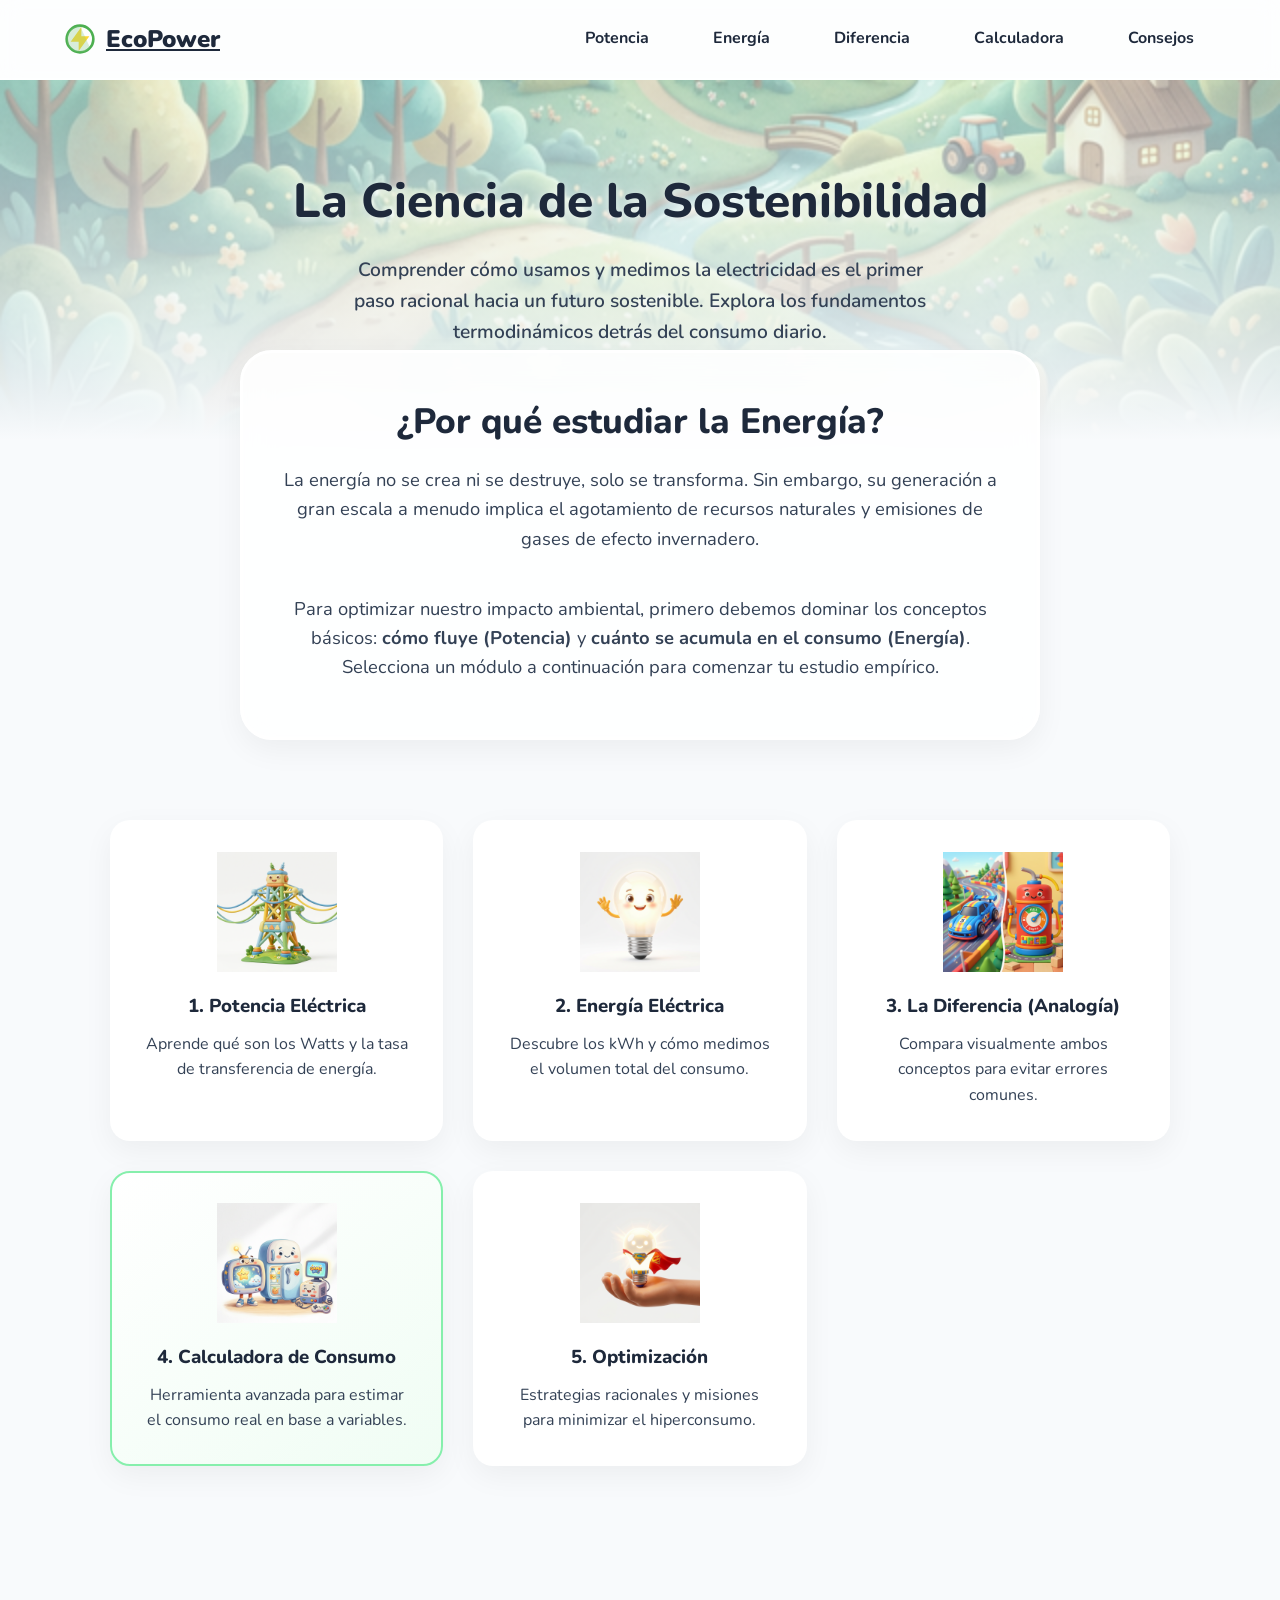
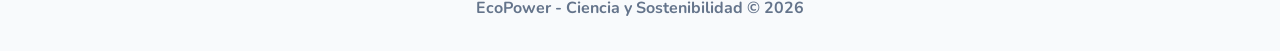
==== index.html @ c9267c47 "Add files via upload" ====
<!DOCTYPE html>
<html lang="es">
<head>
    <meta charset="UTF-8">
    <meta name="viewport" content="width=device-width, initial-scale=1.0">
    <title>EcoPower - La Ciencia de la Energía</title>
    <link rel="preconnect" href="https://fonts.googleapis.com">
    <link rel="preconnect" href="https://fonts.gstatic.com" crossorigin>
    <link href="https://fonts.googleapis.com/css2?family=Nunito:wght@400;700;900&display=swap" rel="stylesheet">
    <link rel="stylesheet" href="style.css">
</head>
<body class="home-page">

    <!-- Global Header Section -->
    <header class="navbar-wrapper">
        <nav class="navbar">
            <a href="index.html" class="logo">
                <svg width="32" height="32" viewBox="0 0 24 24" fill="none" xmlns="http://www.w3.org/2000/svg">
                    <path d="M12 22C17.5228 22 22 17.5228 22 12C22 6.47715 17.5228 2 12 2C6.47715 2 2 6.47715 2 12C2 17.5228 6.47715 22 12 22Z" stroke="#4CAF50" stroke-width="2"/>
                    <path d="M13 10V3L5 14H11V21L19 10H13Z" fill="#FDD835"/>
                    <path d="M12 2C6.477 2 2 6.477 2 12C2 17.523 6.477 22 12 22C15.01 22 17.71 20.67 19.55 18.52L12 2Z" fill="#81C784" fill-opacity="0.3"/>
                </svg>
                <span>EcoPower</span>
            </a>
            <ul class="nav-links">
                <li><a href="potencia.html">Potencia</a></li>
                <li><a href="energia.html">Energía</a></li>
                <li><a href="diferencias.html">Diferencia</a></li>
                <li><a href="calculadora.html">Calculadora</a></li>
                <li><a href="consejos.html">Consejos</a></li>
            </ul>
        </nav>
    </header>

    <!-- Intro Hero Section -->
    <section id="hero" class="hero small-hero">
        <div class="hero-content">
            <h1>La Ciencia de la Sostenibilidad</h1>
            <p>Comprender cómo usamos y medimos la electricidad es el primer paso racional hacia un futuro sostenible. Explora los fundamentos termodinámicos detrás del consumo diario.</p>
        </div>
    </section>

    <!-- Main Content: Intro & Navigation Cards -->
    <main class="container">
        
        <section class="intro-card bubble">
            <div class="bubble-text full-width">
                <h2>¿Por qué estudiar la Energía?</h2>
                <p>La energía no se crea ni se destruye, solo se transforma. Sin embargo, su generación a gran escala a menudo implica el agotamiento de recursos naturales y emisiones de gases de efecto invernadero.</p>
                <br>
                <p>Para optimizar nuestro impacto ambiental, primero debemos dominar los conceptos básicos: <strong>cómo fluye (Potencia)</strong> y <strong>cuánto se acumula en el consumo (Energía)</strong>. Selecciona un módulo a continuación para comenzar tu estudio empírico.</p>
            </div>
        </section>

        <section class="module-grid">
            <a href="potencia.html" class="module-card">
                <div class="card-img"><img src="assets/power_tower_1772921031244.png" alt="Potencia Eléctrica"></div>
                <h3>1. Potencia Eléctrica</h3>
                <p>Aprende qué son los Watts y la tasa de transferencia de energía.</p>
            </a>
            
            <a href="energia.html" class="module-card">
                <div class="card-img"><img src="assets/led_bulb_1772921019438.png" alt="Energía Eléctrica"></div>
                <h3>2. Energía Eléctrica</h3>
                <p>Descubre los kWh y cómo medimos el volumen total del consumo.</p>
            </a>

            <a href="diferencias.html" class="module-card">
                <div class="card-img"><img src="assets/car_tank_1772921066853.png" alt="La Diferencia"></div>
                <h3>3. La Diferencia (Analogía)</h3>
                <p>Compara visualmente ambos conceptos para evitar errores comunes.</p>
            </a>

            <a href="calculadora.html" class="module-card feature">
                <div class="card-img"><img src="assets/appliances_1772921044767.png" alt="Calculadora"></div>
                <h3>4. Calculadora de Consumo</h3>
                <p>Herramienta avanzada para estimar el consumo real en base a variables.</p>
            </a>

            <a href="consejos.html" class="module-card">
                <div class="card-img"><img src="assets/superhero_bulb_1772921056186.png" alt="Optimización"></div>
                <h3>5. Optimización</h3>
                <p>Estrategias racionales y misiones para minimizar el hiperconsumo.</p>
            </a>
        </section>

    </main>

    <footer>
        <p>EcoPower - Ciencia y Sostenibilidad &copy; 2026</p>
    </footer>

    <script src="script.js"></script>
</body>
</html>
---- style.css ----
:root {
    /* Color Palette - Fresh, clean, "chill" */
    --color-primary-light: #e0f7fa; /* Light Cyan */
    --color-primary: #80deea;      /* Cyan */
    --color-secondary-light: #f0fdf4; /* Mint Green light */
    --color-secondary: #86efac;    /* Mint Green */
    --color-accent-light: #fef9c3;   /* Soft Cream Yellow */
    --color-accent: #fde047;       /* Yellow */
    --color-background: #f8fafc;   /* Very light grey blue */
    --color-surface: #ffffff;      /* Clean White */
    
    --color-text-main: #334155;    /* Slate Dark */
    --color-text-light: #64748b;   /* Slate Light */
    --color-heading: #1e293b;      /* Slate Very Dark */

    /* UI Tokens */
    --border-radius-lg: 32px;
    --border-radius-md: 20px;
    --border-radius-sm: 12px;
    --shadow-soft: 0 10px 30px rgba(0,0,0,0.05);
    --shadow-hover: 0 15px 40px rgba(0,0,0,0.1);
    --transition-smooth: all 0.3s cubic-bezier(0.25, 0.8, 0.25, 1);
}

* {
    margin: 0;
    padding: 0;
    box-sizing: border-box;
}

html {
    scroll-behavior: smooth;
}

body {
    font-family: 'Nunito', sans-serif;
    background-color: var(--color-background);
    color: var(--color-text-main);
    line-height: 1.6;
    overflow-x: hidden;
}

h1, h2, h3, h4 {
    color: var(--color-heading);
    font-weight: 800;
}

/* =========================================
   Header & Hero Section
========================================= */
.hero {
    position: relative;
    min-height: 70vh;
    background-image: url('assets/hero_bg_1772921007928.png');
    background-size: cover;
    background-position: center bottom;
    display: flex;
    flex-direction: column;
}

/* Soft twilight overlay to make text readable */
.hero::before {
    content: '';
    position: absolute;
    top: 0; left: 0; width: 100%; height: 100%;
    background: linear-gradient(180deg, rgba(224, 247, 250, 0.5) 0%, rgba(248, 250, 252, 1) 100%);
    pointer-events: none;
}

.navbar {
    position: relative;
    z-index: 10;
    display: flex;
    justify-content: space-between;
    align-items: center;
    padding: 20px 5%;
    background: rgba(255, 255, 255, 0.7);
    backdrop-filter: blur(10px);
    -webkit-backdrop-filter: blur(10px);
    border-bottom: 2px solid rgba(255,255,255,0.5);
}

.logo {
    display: flex;
    align-items: center;
    gap: 10px;
    font-size: 1.5rem;
    font-weight: 900;
    color: var(--color-heading);
}

.nav-links {
    list-style: none;
    display: flex;
    gap: 20px;
}

.nav-links li a {
    text-decoration: none;
    color: var(--color-heading);
    font-weight: 700;
    transition: var(--transition-smooth);
    padding: 10px 20px;
    border-radius: 50px;
    background-color: transparent;
    border: 2px solid transparent;
}

.nav-links li a:hover {
    background-color: var(--color-primary-light);
    color: var(--color-primary);
    border-color: var(--color-primary-light);
    box-shadow: 0 4px 10px rgba(0,0,0,0.05);
}

.hero-content {
    position: relative;
    z-index: 10;
    flex: 1;
    display: flex;
    flex-direction: column;
    justify-content: center;
    align-items: center;
    text-align: center;
    padding: 0 20px;
    margin-top: -50px;
}

.hero-content h1 {
    font-size: 3.5rem;
    color: var(--color-heading);
    margin-bottom: 15px;
    text-shadow: 0 2px 10px rgba(255,255,255,0.8);
}

.hero-content p {
    font-size: 1.2rem;
    font-weight: 600;
    color: var(--color-text-main);
    max-width: 600px;
    margin-bottom: 30px;
}

.btn-primary {
    display: inline-block;
    padding: 15px 35px;
    background: linear-gradient(135deg, var(--color-secondary), #4ade80);
    color: var(--color-heading);
    font-size: 1.2rem;
    font-weight: 800;
    text-decoration: none;
    border-radius: 50px;
    box-shadow: 0 5px 15px rgba(134, 239, 172, 0.4);
    transition: var(--transition-smooth);
}

.btn-primary:hover {
    transform: translateY(-3px);
    box-shadow: 0 8px 25px rgba(134, 239, 172, 0.6);
}

/* =========================================
   Main Container & Bubbles
========================================= */
.container {
    max-width: 1100px;
    margin: -50px auto 50px;
    padding: 0 20px;
    position: relative;
    z-index: 10;
    display: flex;
    flex-direction: column;
    gap: 40px;
}

.bubble {
    background: rgba(255, 255, 255, 0.85);
    backdrop-filter: blur(15px);
    -webkit-backdrop-filter: blur(15px);
    border: 3px solid rgba(255,255,255,1);
    border-radius: var(--border-radius-lg);
    padding: 40px;
    display: flex;
    align-items: center;
    gap: 40px;
    box-shadow: var(--shadow-soft);
    transition: var(--transition-smooth);
}

.bubble:hover {
    transform: translateY(-5px);
    box-shadow: var(--shadow-hover);
}

.bubble.reverse {
    flex-direction: row-reverse;
}

.bubble-img {
    flex: 1;
    display: flex;
    justify-content: center;
    align-items: center;
}

.bubble-img img {
    max-width: 100%;
    height: auto;
    border-radius: var(--border-radius-md);
    animation: float 6s ease-in-out infinite;
}

.bubble-img.inline-hero-img img {
    animation: float 7s ease-in-out infinite reverse;
}

.bubble-text {
    flex: 1.5;
}

.bubble-text.full-width {
    flex: 100%;
}

.bubble-text h2 {
    font-size: 2.2rem;
    margin-bottom: 15px;
    position: relative;
    display: inline-block;
}

.pill-badge {
    display: inline-block;
    background-color: var(--color-primary-light);
    color: var(--color-primary);
    padding: 5px 15px;
    border-radius: 20px;
    font-size: 0.9rem;
    font-weight: 800;
    margin-bottom: 15px;
}

.bubble-text p {
    font-size: 1.1rem;
    margin-bottom: 15px;
}

.info-box {
    background-color: var(--color-accent-light);
    border-left: 5px solid var(--color-accent);
    padding: 15px 20px;
    border-radius: 0 var(--border-radius-sm) var(--border-radius-sm) 0;
    margin-top: 20px;
}

.info-box p {
    margin-bottom: 5px;
}

.info-box p:last-child {
    margin-bottom: 0;
}

.center-text {
    text-align: center;
}

/* =========================================
   Split Panel (Diferencia)
========================================= */
.split-panel {
    display: flex;
    align-items: center;
    justify-content: space-between;
    gap: 20px;
    width: 100%;
    margin-top: 20px;
    background: #fff;
    padding: 30px;
    border-radius: var(--border-radius-md);
    box-shadow: inset 0 2px 10px rgba(0,0,0,0.02);
}

.split-side {
    flex: 1;
    text-align: center;
}

.split-side h3 {
    color: #3b82f6; /* Blue for speed/power */
}

.split-side:last-child h3 {
    color: #f59e0b; /* Amber/Orange for Capacity */
}

.split-image {
    flex: 1.5;
    display: flex;
    justify-content: center;
}

.split-image img {
    max-width: 100%;
    border-radius: var(--border-radius-md);
}


/* =========================================
   Calculator Interactive Section
========================================= */
.calculator-bubble {
    background: linear-gradient(145deg, rgba(255,255,255,0.9), rgba(240, 253, 244, 0.9));
}

.appliance-selector {
    display: flex;
    flex-wrap: wrap;
    gap: 10px;
    margin: 20px 0;
}

.app-btn {
    padding: 10px 20px;
    border: none;
    border-radius: 20px;
    background-color: var(--color-surface);
    color: var(--color-heading);
    font-weight: 700;
    font-size: 1rem;
    cursor: pointer;
    box-shadow: 0 4px 10px rgba(0,0,0,0.05);
    transition: var(--transition-smooth);
    font-family: inherit;
}

.app-btn:hover {
    background-color: var(--color-accent-light);
    transform: translateY(-2px);
    box-shadow: 0 6px 15px rgba(0,0,0,0.1);
}

.app-btn:active {
    transform: translateY(1px);
}

.jar-container {
    display: flex;
    align-items: center;
    gap: 20px;
    margin: 30px 0;
    padding: 20px;
    background: var(--color-surface);
    border-radius: var(--border-radius-md);
    box-shadow: inset 0 2px 10px rgba(0,0,0,0.02);
}

.jar {
    width: 80px;
    height: 120px;
    border: 4px solid var(--color-primary);
    border-radius: 10px 10px 30px 30px;
    border-top: none;
    position: relative;
    overflow: hidden;
    background: rgba(255,255,255,0.5);
}

.jar::before {
    content: '';
    position: absolute;
    top: -10px; left: -10px; right: -10px; height: 10px;
    border: 4px solid var(--color-primary);
    border-radius: 5px;
    background: var(--color-surface);
}

.jar-fill {
    position: absolute;
    bottom: 0;
    left: 0; width: 100%;
    height: 0%; /* Dynamic fill */
    background: linear-gradient(0deg, var(--color-accent) 0%, #fde047 100%);
    transition: height 0.5s cubic-bezier(0.175, 0.885, 0.32, 1.275);
}

.jar-label {
    font-size: 1.5rem;
    font-weight: 900;
    color: var(--color-heading);
}

.jar-label span {
    color: #eab308;
}

.engineer-trick {
    background: #eff6ff;
    padding: 20px;
    border-radius: var(--border-radius-sm);
    border-left: 5px solid #3b82f6;
    margin-top: 20px;
}

.engineer-trick h3 {
    margin-bottom: 5px;
    font-size: 1.2rem;
    color: #1d4ed8;
}

/* =========================================
   Missions List
========================================= */
.mission-list {
    list-style: none;
    display: flex;
    flex-direction: column;
    gap: 15px;
    margin-top: 20px;
}

.mission-item {
    display: flex;
    gap: 15px;
    background: var(--color-surface);
    padding: 15px 20px;
    border-radius: var(--border-radius-sm);
    box-shadow: 0 2px 10px rgba(0,0,0,0.03);
    transition: var(--transition-smooth);
}

.mission-item:hover {
    transform: translateX(5px);
    box-shadow: 0 5px 15px rgba(0,0,0,0.06);
}

.mission-icon {
    font-size: 2rem;
    display: flex;
    align-items: center;
    justify-content: center;
}

.mission-content h4 {
    font-size: 1.1rem;
    margin-bottom: 2px;
}

.mission-content p {
    font-size: 0.95rem;
    margin-bottom: 5px;
    color: var(--color-text-light);
}

.reward {
    display: inline-block;
    font-size: 0.85rem;
    font-weight: 800;
    color: #10b981;
    background: var(--color-secondary-light);
    padding: 3px 10px;
    border-radius: 10px;
}

/* =========================================
   Footer
========================================= */
footer {
    text-align: center;
    padding: 30px;
    color: var(--color-text-light);
    font-weight: 700;
}

/* =========================================
   Animations & Keyframes
========================================= */
@keyframes float {
    0% { transform: translateY(0px); }
    50% { transform: translateY(-15px); }
    100% { transform: translateY(0px); }
}

/* Floating Coin Animation */
.coin-anim {
    position: absolute;
    font-size: 1.5rem;
    font-weight: bold;
    color: #eab308;
    pointer-events: none;
    animation: floatUp 1s cubic-bezier(0.175, 0.885, 0.32, 1.275) forwards;
    z-index: 100;
}

@keyframes floatUp {
    0% { transform: translateY(0) scale(0.5); opacity: 0; }
    20% { opacity: 1; transform: scale(1.2); }
    80% { opacity: 1; }
    100% { transform: translateY(-80px) scale(1); opacity: 0; }
}

/* =========================================
   Responsive Design (Mobile First adjustments)
========================================= */
@media (max-width: 900px) {
    .bubble, .bubble.reverse {
        flex-direction: column;
        text-align: center;
        padding: 30px 20px;
    }

    .info-box {
        text-align: left;
    }

    .hero-content h1 {
        font-size: 2.5rem;
    }

    .navbar {
        flex-direction: column;
        gap: 15px;
        padding: 15px;
    }

    .nav-links {
        flex-wrap: wrap;
        justify-content: center;
    }

    .split-panel {
        flex-direction: column;
    }
}



/* =========================================
   V2: Multi-Page Specific Styles & Overrides
========================================= */

/* Hero adjustments for Home intro */
.small-hero {
    min-height: 40vh;
    justify-content: center;
}

.small-hero .hero-content {
    margin-top: 20px;
}

.small-hero h1 {
    font-size: 3rem;
}

/* Introduction Card */
.intro-card {
    text-align: center;
    max-width: 800px;
    margin: -40px auto 40px;
}

.intro-card p {
    font-size: 1.15rem;
    color: var(--color-text-main);
}

/* Feature Grid for Home Page navigation */
.module-grid {
    display: grid;
    grid-template-columns: repeat(auto-fit, minmax(300px, 1fr));
    gap: 30px;
    margin-bottom: 50px;
}

.module-card {
    background: var(--color-surface);
    border-radius: var(--border-radius-md);
    padding: 30px;
    text-decoration: none;
    color: var(--color-text-main);
    box-shadow: var(--shadow-soft);
    transition: var(--transition-smooth);
    display: flex;
    flex-direction: column;
    align-items: center;
    text-align: center;
    border: 2px solid transparent;
}

.module-card:hover {
    transform: translateY(-8px);
    box-shadow: var(--shadow-hover);
    border-color: var(--color-primary);
}

.module-card.feature {
    background: linear-gradient(145deg, var(--color-surface), var(--color-secondary-light));
    border-color: var(--color-secondary);
}

.card-img {
    margin-bottom: 20px;
    height: 120px;
    display: flex;
    align-items: center;
    justify-content: center;
}

.card-img img {
    max-height: 100%;
    max-width: 100%;
    object-fit: contain;
    transition: transform 0.3s ease;
}

.module-card:hover .card-img img {
    transform: scale(1.1);
}

.module-card h3 {
    margin-bottom: 10px;
    color: var(--color-heading);
}

/* Solid Navbar for Subpages */
.solid-nav {
    background: var(--color-surface);
    border-bottom: 1px solid #e2e8f0;
    position: sticky;
    top: 0;
}

.nav-links li a.active {
    background-color: var(--color-primary);
    color: var(--color-surface);
    border-color: var(--color-primary);
    box-shadow: 0 4px 15px rgba(128, 222, 234, 0.4);
}

/* Expanded Page Bubble Layout */
.expanded-page {
    margin-top: 40px;
}

.giant-bubble {
    padding: 60px;
}

.large-text {
    font-size: 1.25rem;
    line-height: 1.8;
}

.detail-box {
    margin-top: 30px;
}

.hero-scale img {
    animation: none;
    transform: scale(1.1);
    box-shadow: 0 20px 40px rgba(0,0,0,0.1);
}

/* Split Panel Specifics for Diferencias */
.full-split {
    margin-top: 40px;
    display: grid;
    grid-template-columns: 1fr 1fr 1fr;
    gap: 30px;
    align-items: stretch;
}

.logic-side {
    padding: 30px;
    background: var(--color-background);
    border-radius: var(--border-radius-sm);
    display: flex;
    flex-direction: column;
    box-shadow: 0 4px 10px rgba(0,0,0,0.03);
}

.logic-img {
    display: flex;
    align-items: center;
    justify-content: center;
}

.logic-img img {
    max-width: 100%;
    object-fit: contain;
    animation: float 6s ease-in-out infinite;
}

.icon-wrap {
    font-size: 3rem;
    margin-bottom: 15px;
}

.fast-facts {
    margin-top: 15px;
    text-align: left;
    list-style-type: none;
    padding: 15px;
    background: rgba(255,255,255,0.7);
    border-radius: var(--border-radius-sm);
    flex-grow: 1;
}

.fast-facts li {
    margin-bottom: 10px;
    font-size: 0.95rem;
}

.fast-facts code {
    background: #e2e8f0;
    padding: 2px 6px;
    border-radius: 4px;
    font-weight: bold;
    color: var(--color-heading);
}

/* Advanced Calculator Form Styles */
.advanced-calc {
    flex-direction: column;
}

.calc-header {
    text-align: center;
    margin-bottom: 40px;
}

.calc-grid {
    display: grid;
    grid-template-columns: 1fr 1fr;
    gap: 40px;
    width: 100%;
}

.calc-form-container {
    background: var(--color-surface);
    padding: 30px;
    border-radius: var(--border-radius-md);
    box-shadow: 0 5px 15px rgba(0,0,0,0.03);
}

.calc-form-container h3 {
    margin-bottom: 25px;
    padding-bottom: 10px;
    border-bottom: 2px solid var(--color-primary-light);
}

.form-group {
    margin-bottom: 25px;
}

.form-group label {
    display: block;
    margin-bottom: 8px;
    font-weight: 700;
    color: var(--color-heading);
}

select, input[type="number"] {
    width: 100%;
    padding: 12px 15px;
    border: 2px solid #e2e8f0;
    border-radius: var(--border-radius-sm);
    font-family: inherit;
    font-size: 1rem;
    color: var(--color-text-main);
    transition: var(--transition-smooth);
}

select:focus, input[type="number"]:focus {
    outline: none;
    border-color: var(--color-primary);
    box-shadow: 0 0 0 3px var(--color-primary-light);
}

.slider-group {
    display: flex;
    align-items: center;
    gap: 15px;
}

input[type="range"] {
    flex: 1;
    height: 6px;
    background: #e2e8f0;
    border-radius: 3px;
    outline: none;
    -webkit-appearance: none;
}

input[type="range"]::-webkit-slider-thumb {
    -webkit-appearance: none;
    width: 20px;
    height: 20px;
    border-radius: 50%;
    background: var(--color-primary);
    cursor: pointer;
    box-shadow: 0 2px 5px rgba(0,0,0,0.2);
}

.val-display {
    min-width: 50px;
    text-align: center;
    font-weight: 900;
    background: var(--color-accent-light);
    padding: 5px 10px;
    border-radius: 8px;
    color: var(--color-heading);
}

.full-btn {
    width: 100%;
    margin-top: 10px;
    border: none;
    cursor: pointer;
    padding: 15px;
    font-size: 1.1rem;
}

/* Results Area */
.calc-result-container {
    display: flex;
    flex-direction: column;
    gap: 30px;
}

.v2-jar {
    margin: 0;
    align-self: center;
    transform: scale(1.2);
}

.v2-jar.danger-jar {
    border-color: #ef4444;
}
.v2-jar.danger-jar::before {
    border-color: #ef4444;
}

.v2-total-box {
    background: var(--color-heading);
    color: var(--color-surface);
    padding: 20px;
    border-radius: var(--border-radius-md);
    text-align: center;
}

.v2-total-box h4 {
    color: var(--color-surface);
    margin-bottom: 5px;
}

.v2-total-box span {
    font-size: 2.5rem;
    font-weight: 900;
    color: var(--color-primary);
}

.v2-total-box .kwh-hint {
    font-size: 0.9rem;
    color: var(--color-text-light);
    display: block;
}

.load-list-container {
    background: #f1f5f9;
    padding: 20px;
    border-radius: var(--border-radius-sm);
    flex-grow: 1;
}

.load-list-container h4 {
    margin-bottom: 15px;
    font-size: 1.1rem;
}

#active-loads {
    list-style: none;
    margin-bottom: 15px;
}

#active-loads li {
    background: var(--color-surface);
    padding: 10px 15px;
    border-radius: 8px;
    margin-bottom: 10px;
    font-size: 0.9rem;
    display: flex;
    justify-content: space-between;
    align-items: center;
    border-left: 3px solid var(--color-primary);
    box-shadow: 0 2px 5px rgba(0,0,0,0.02);
}

.btn-secondary {
    background: #e2e8f0;
    color: var(--color-heading);
    border: none;
    padding: 8px 15px;
    border-radius: 20px;
    cursor: pointer;
    font-weight: 700;
    transition: var(--transition-smooth);
    font-size: 0.9rem;
}

.btn-secondary:hover {
    background: #cbd5e1;
}

@media (max-width: 900px) {
    .calc-grid {
        grid-template-columns: 1fr;
    }

    .full-split {
        grid-template-columns: 1fr;
    }
}
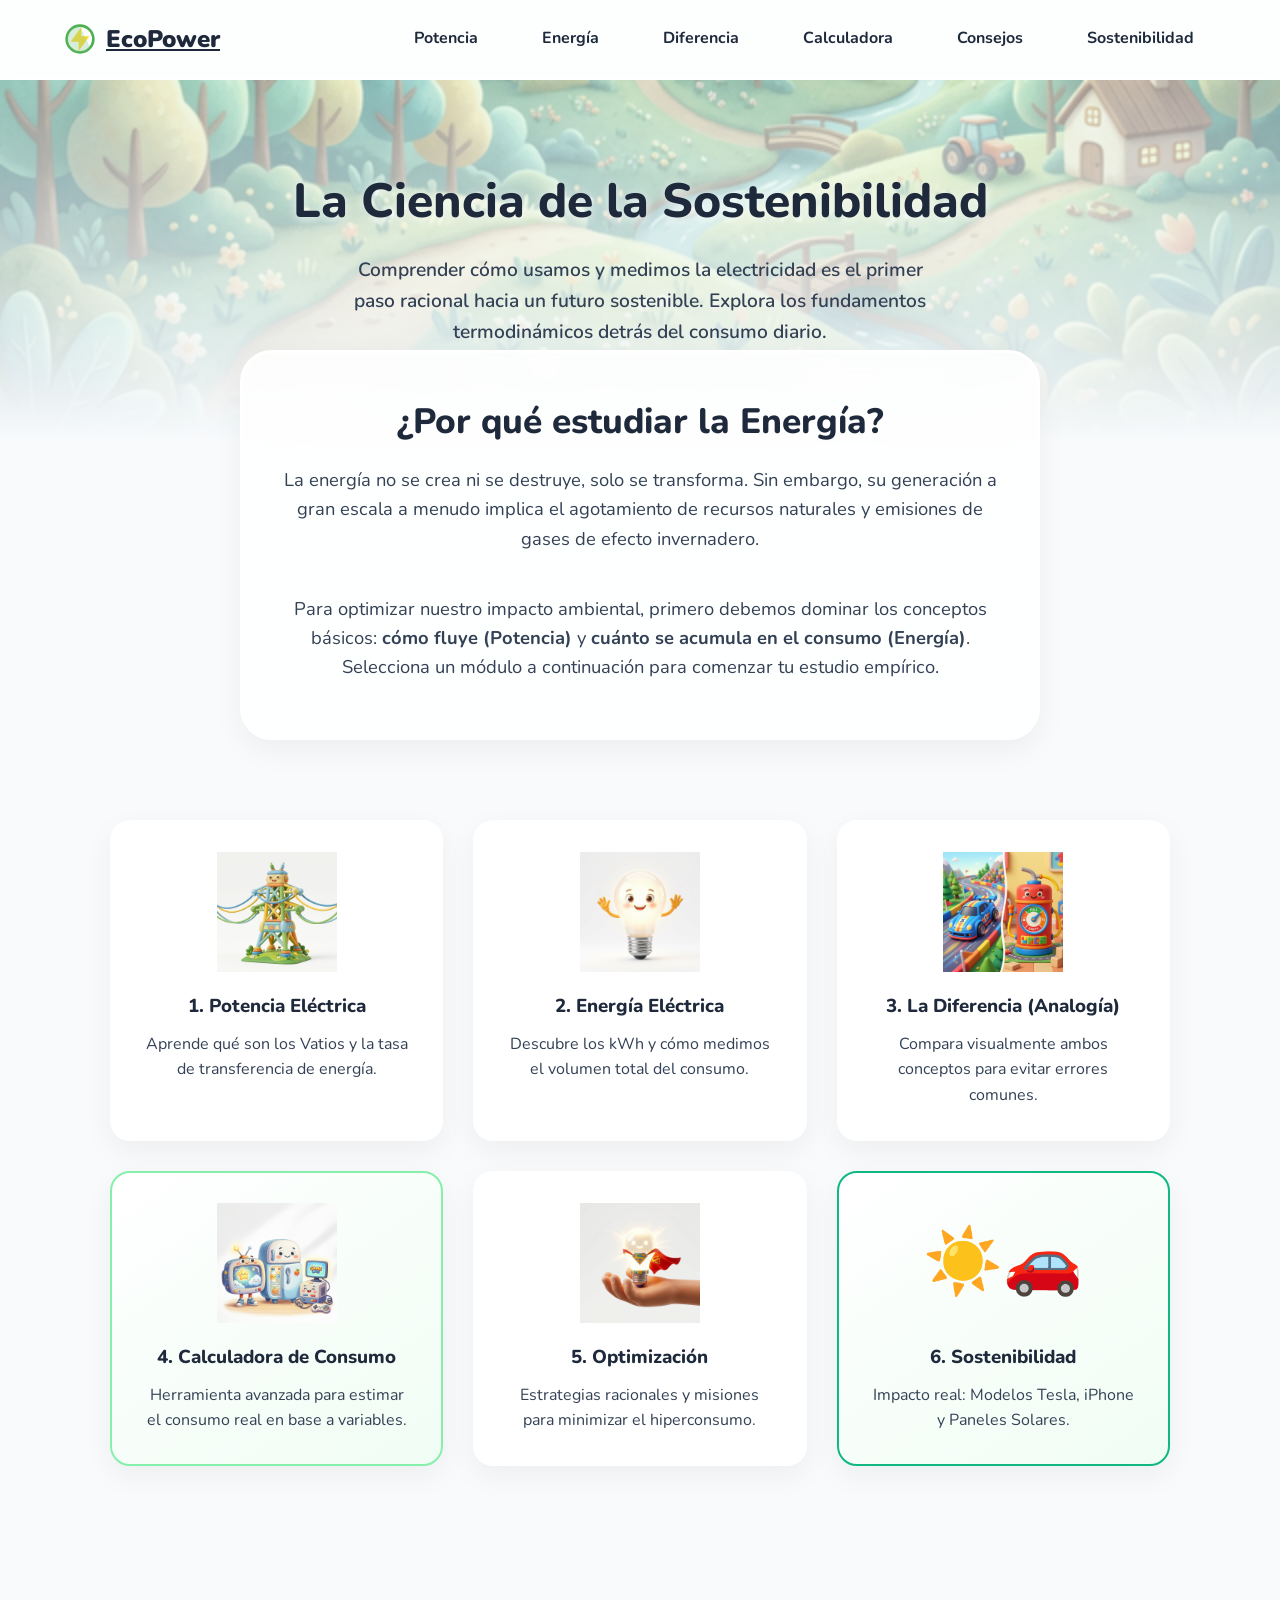
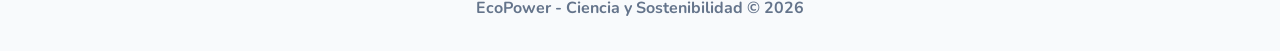
==== commit c824f058: "Update index.html" ====
--- a/index.html
+++ b/index.html
@@ -11,7 +11,6 @@
 </head>
 <body class="home-page">
 
-    <!-- Global Header Section -->
     <header class="navbar-wrapper">
         <nav class="navbar">
             <a href="index.html" class="logo">
@@ -28,11 +27,11 @@
                 <li><a href="diferencias.html">Diferencia</a></li>
                 <li><a href="calculadora.html">Calculadora</a></li>
                 <li><a href="consejos.html">Consejos</a></li>
+                <li><a href="sostenibilidad.html">Sostenibilidad</a></li>
             </ul>
         </nav>
     </header>
 
-    <!-- Intro Hero Section -->
     <section id="hero" class="hero small-hero">
         <div class="hero-content">
             <h1>La Ciencia de la Sostenibilidad</h1>
@@ -40,7 +39,6 @@
         </div>
     </section>
 
-    <!-- Main Content: Intro & Navigation Cards -->
     <main class="container">
         
         <section class="intro-card bubble">
@@ -56,7 +54,7 @@
             <a href="potencia.html" class="module-card">
                 <div class="card-img"><img src="assets/power_tower_1772921031244.png" alt="Potencia Eléctrica"></div>
                 <h3>1. Potencia Eléctrica</h3>
-                <p>Aprende qué son los Watts y la tasa de transferencia de energía.</p>
+                <p>Aprende qué son los Vatios y la tasa de transferencia de energía.</p>
             </a>
             
             <a href="energia.html" class="module-card">
@@ -82,6 +80,12 @@
                 <h3>5. Optimización</h3>
                 <p>Estrategias racionales y misiones para minimizar el hiperconsumo.</p>
             </a>
+
+            <a href="sostenibilidad.html" class="module-card feature" style="border-color: #10b981;">
+                <div class="card-img"><div style="font-size: 4rem; text-align:center;">☀️🚗</div></div>
+                <h3>6. Sostenibilidad</h3>
+                <p>Impacto real: Modelos Tesla, iPhone y Paneles Solares.</p>
+            </a>
         </section>
 
     </main>
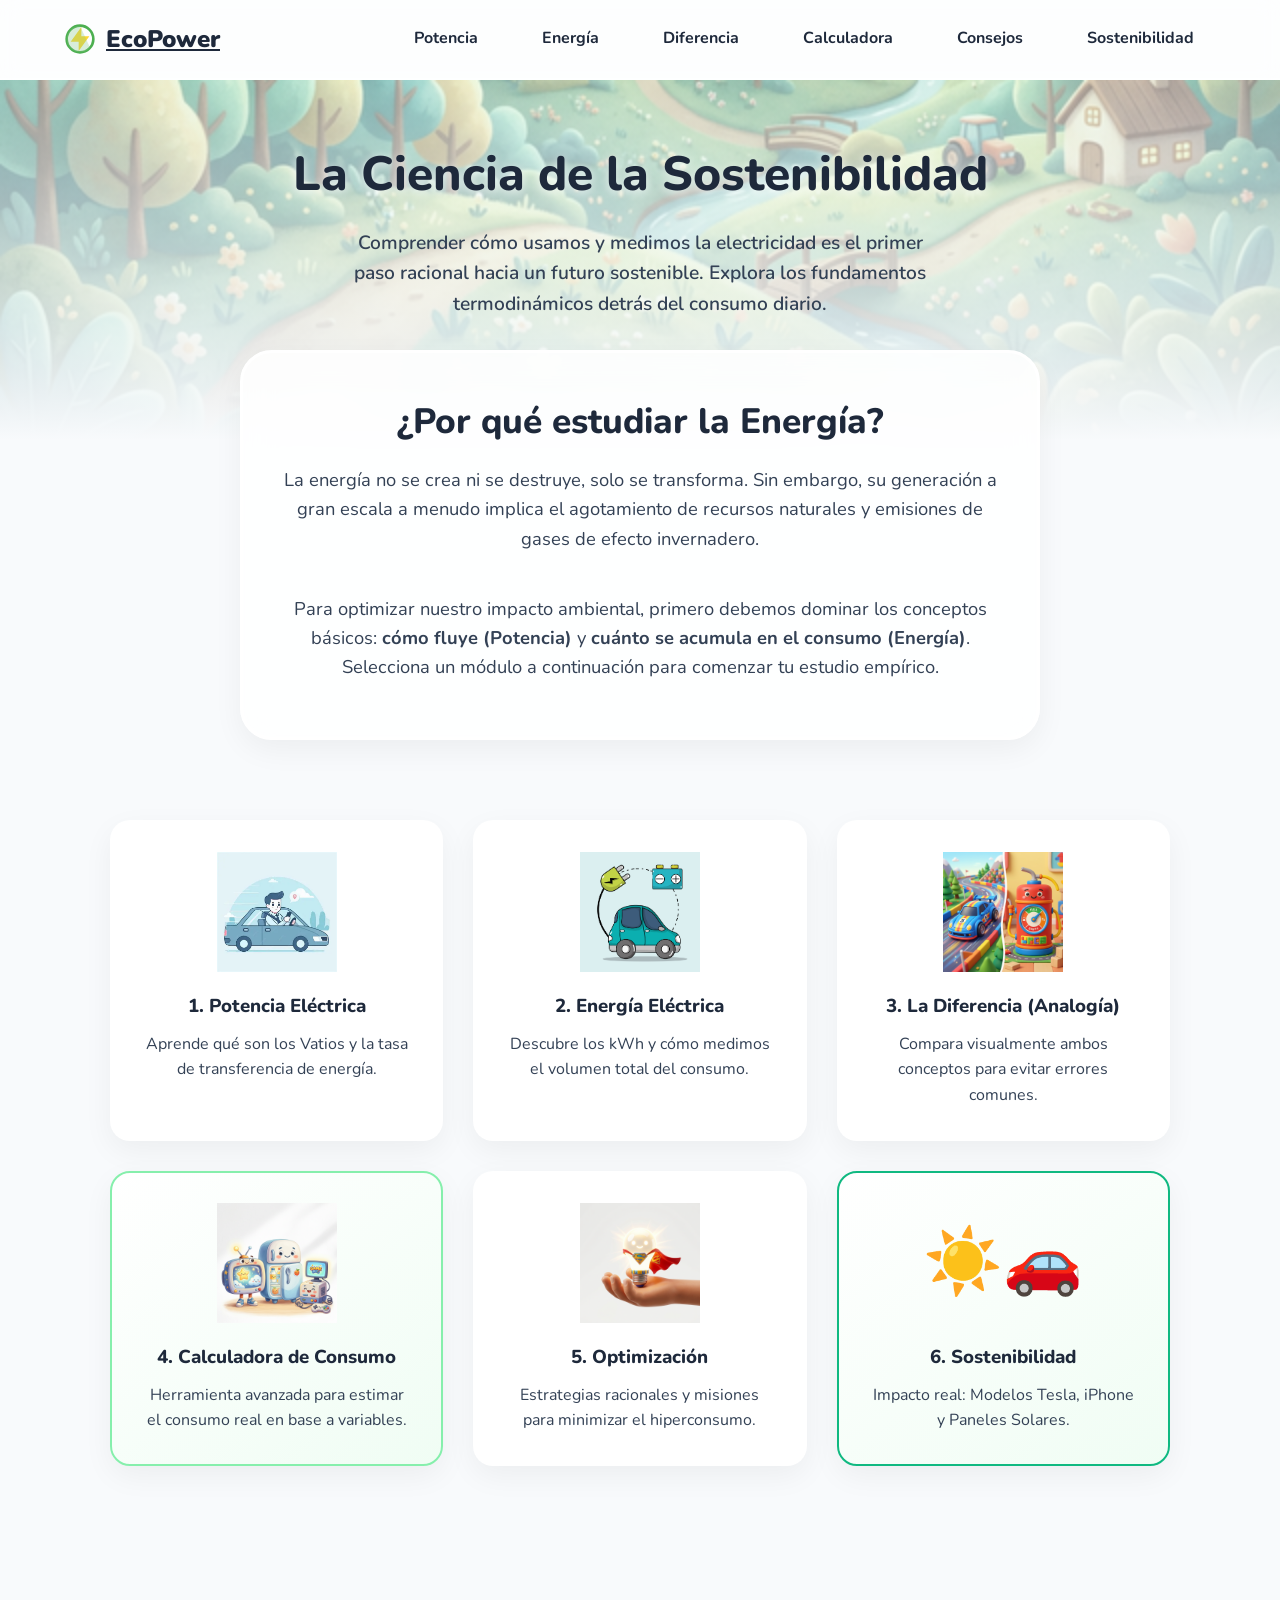
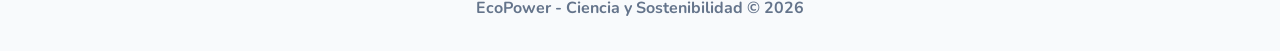
==== commit 40a0c8fc: "adicion modo oscuro, calculos paso a paso" ====
--- a/index.html
+++ b/index.html
@@ -52,13 +52,13 @@
 
         <section class="module-grid">
             <a href="potencia.html" class="module-card">
-                <div class="card-img"><img src="assets/power_tower_1772921031244.png" alt="Potencia Eléctrica"></div>
+                <div class="card-img"><img src="assets/led_bulb_1772921019438.png" alt="Potencia Eléctrica"></div>
                 <h3>1. Potencia Eléctrica</h3>
                 <p>Aprende qué son los Vatios y la tasa de transferencia de energía.</p>
             </a>
             
             <a href="energia.html" class="module-card">
-                <div class="card-img"><img src="assets/led_bulb_1772921019438.png" alt="Energía Eléctrica"></div>
+                <div class="card-img"><img src="assets/power_tower_1772921031244.png" alt="Energía Eléctrica"></div>
                 <h3>2. Energía Eléctrica</h3>
                 <p>Descubre los kWh y cómo medimos el volumen total del consumo.</p>
             </a>
--- a/style.css
+++ b/style.css
@@ -138,7 +138,8 @@
     font-weight: 600;
     color: var(--color-text-main);
     max-width: 600px;
-    margin-bottom: 30px;
+    margin-bottom: 85px;
+    
 }
 
 .btn-primary {
@@ -261,12 +262,36 @@
     margin-bottom: 0;
 }
 
+.images-center {
+        display: flex;
+        flex-direction: column;
+        align-items: center;
+        justify-content: center;
+        gap: 50px;
+        min-width: 320px;
+        flex: 0 0 auto;
+    }
+
+.images-center img {
+        width: 280px;
+        height: 220px;
+        object-fit: cover;
+        border-radius: 14px;
+        box-shadow: 0 4px 18px rgba(0,0,0,0.13);
+        border: 2px solid #e0f2e9;
+        transition: transform 0.2s;
+    }
+
+.images-center img:hover {
+        transform: scale(1.04);
+    }
+
 .center-text {
     text-align: center;
 }
 
 /* =========================================
-   Split Panel (Diferencia)
+Split Panel (Diferencia)
 ========================================= */
 .split-panel {
     display: flex;
@@ -644,7 +669,7 @@
 }
 
 .giant-bubble {
-    padding: 60px;
+    padding: 40px;
 }
 
 .large-text {
@@ -664,7 +689,7 @@
 
 /* Split Panel Specifics for Diferencias */
 .full-split {
-    margin-top: 40px;
+    margin-top: 10px;
     display: grid;
     grid-template-columns: 1fr 1fr 1fr;
     gap: 30px;
@@ -922,3 +947,40 @@
         grid-template-columns: 1fr;
     }
 }
+
+/* Modo Oscuro Automático */
+@media (prefers-color-scheme: dark) {
+    :root {
+        --color-background: #0f172a;
+        --color-surface: #1e293b;
+        --color-text-main: #cbd5e1;
+        --color-text-light: #94a3b8;
+        --color-heading: #f8fafc;
+        --color-primary-light: rgba(128, 222, 234, 0.15);
+        --color-secondary-light: rgba(134, 239, 172, 0.15);
+        --color-accent-light: rgba(253, 224, 71, 0.15);
+    }
+
+    .hero::before {
+        background: linear-gradient(180deg, rgba(15, 23, 42, 0.6) 0%, rgba(15, 23, 42, 1) 100%);
+    }
+
+    .navbar, .solid-nav, .bubble, .module-card, .split-panel, .jar-container, .load-list-container, .calc-form-container {
+        background: #1e293b !important;
+        border-color: rgba(255, 255, 255, 0.1) !important;
+    }
+
+    .fast-facts {
+        background: rgba(15, 23, 42, 0.5);
+    }
+
+    .jar {
+        background: rgba(0, 0, 0, 0.3);
+    }
+
+    select, input[type="number"], .btn-secondary {
+        background: #0f172a;
+        border-color: #334155;
+        color: #f1f5f9;
+    }
+}
